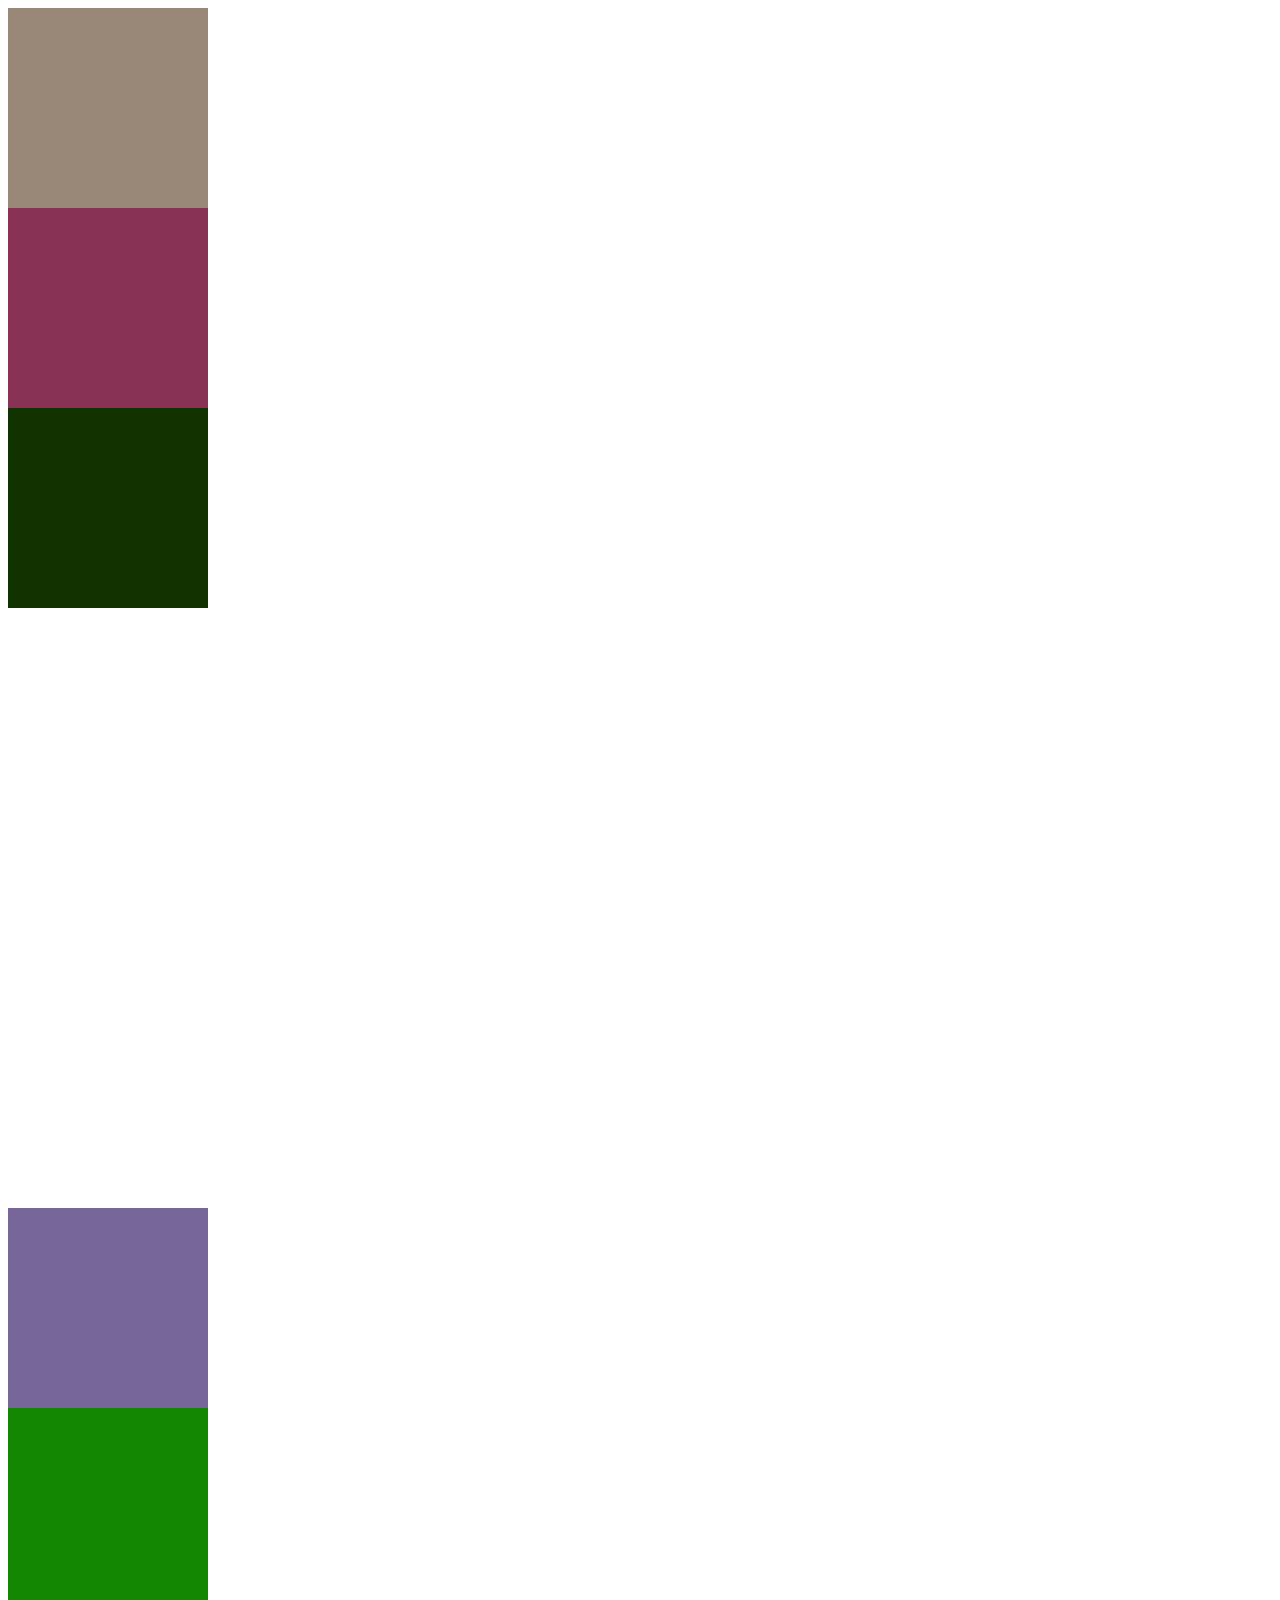
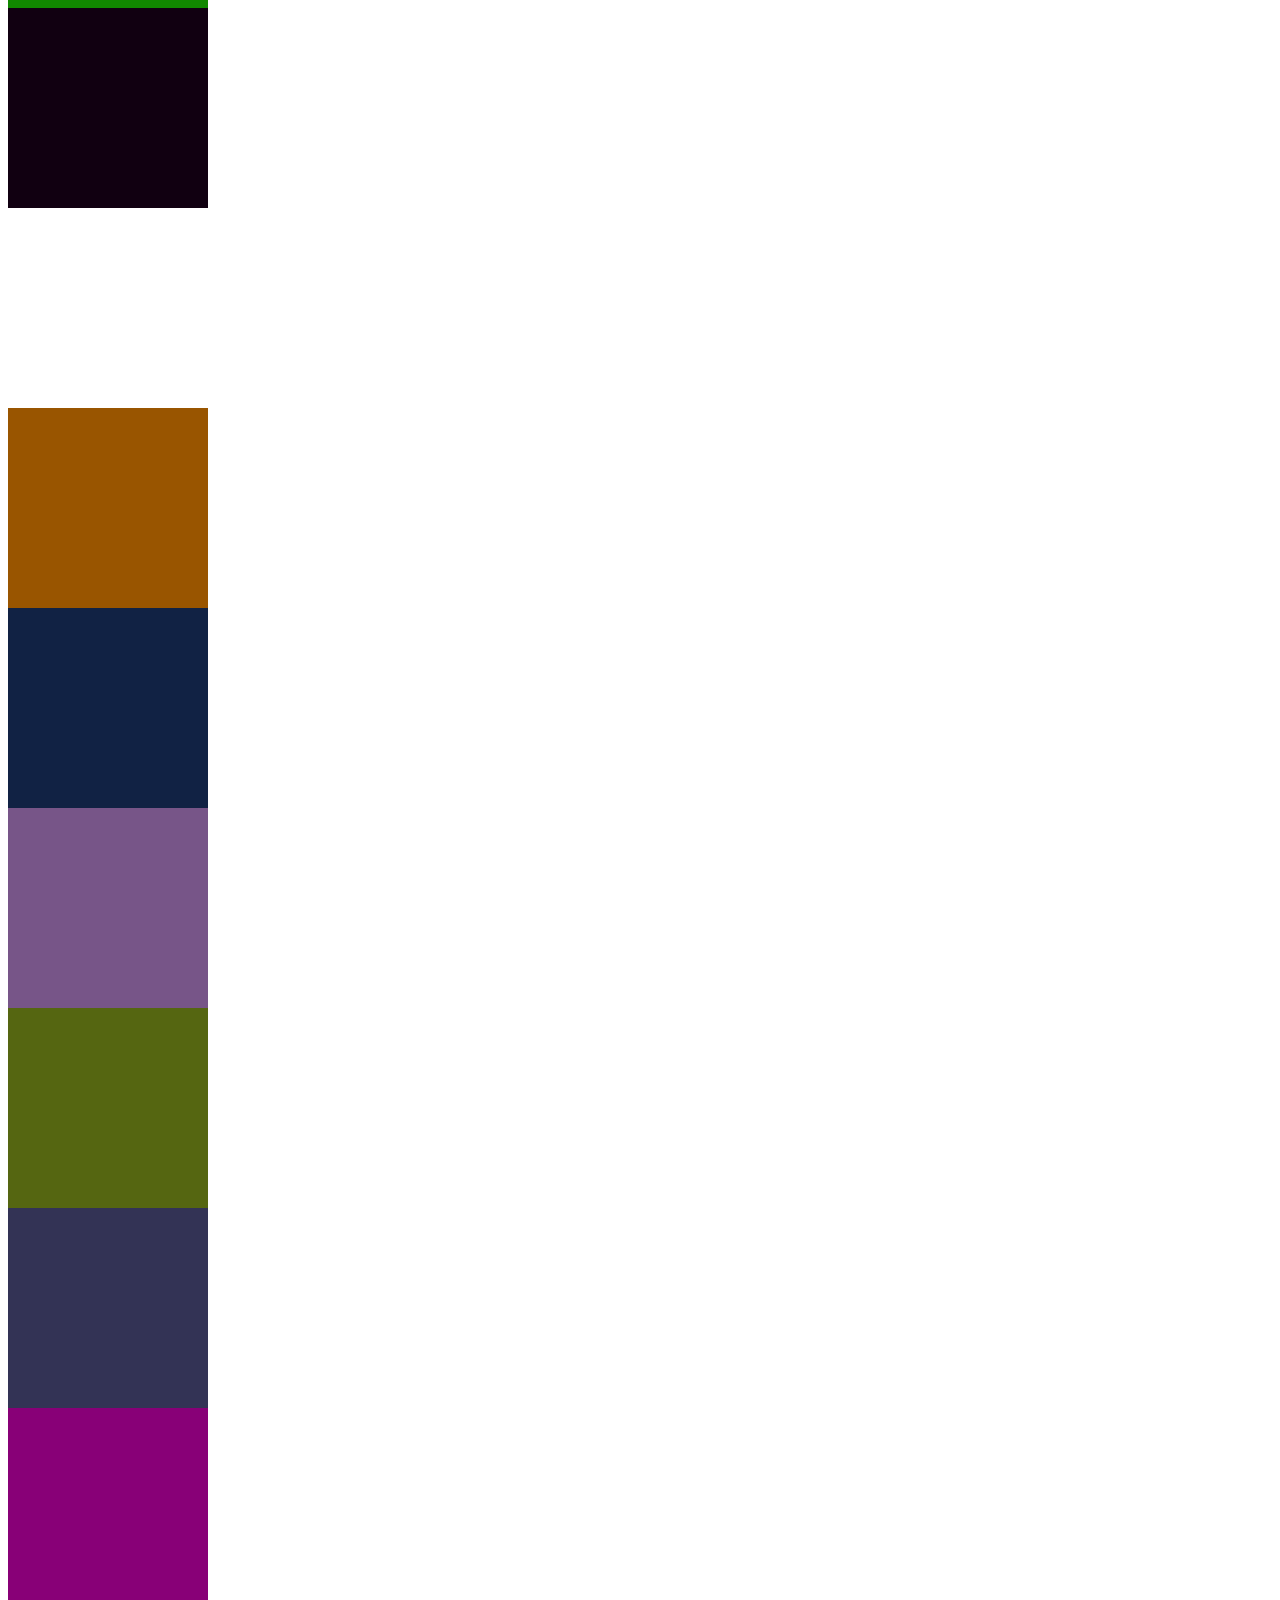
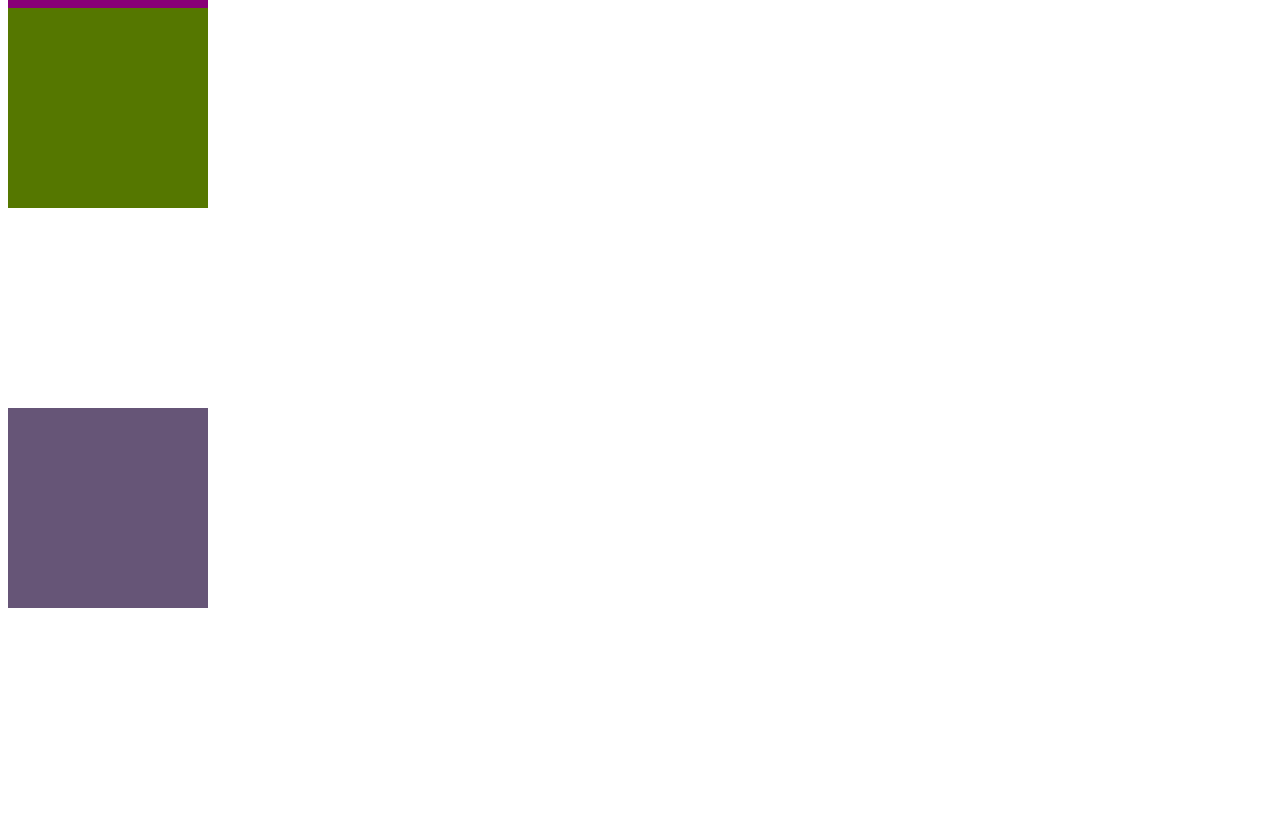
==== benja.html @ a07597b1 "cuadrados en js" ====
<!DOCTYPE html>
<html lang="en">
<head>
    <meta charset="UTF-8">
    <meta name="viewport" content="width=device-width, initial-scale=1.0">
    <link rel="stylesheet" href="style.css">
    <title>prueba</title>
</head>
<body>
    <div class="contenedor">
    </div>
    <script src="main.js"></script>
</body>
</html>
---- style.css ----
.cuadrado {
    width: 200px;
    height: 200px;
    background-color: aqua;
}

.rectangulo{
    width: 100px;
    height: 500px;
    background-color: brown;
}
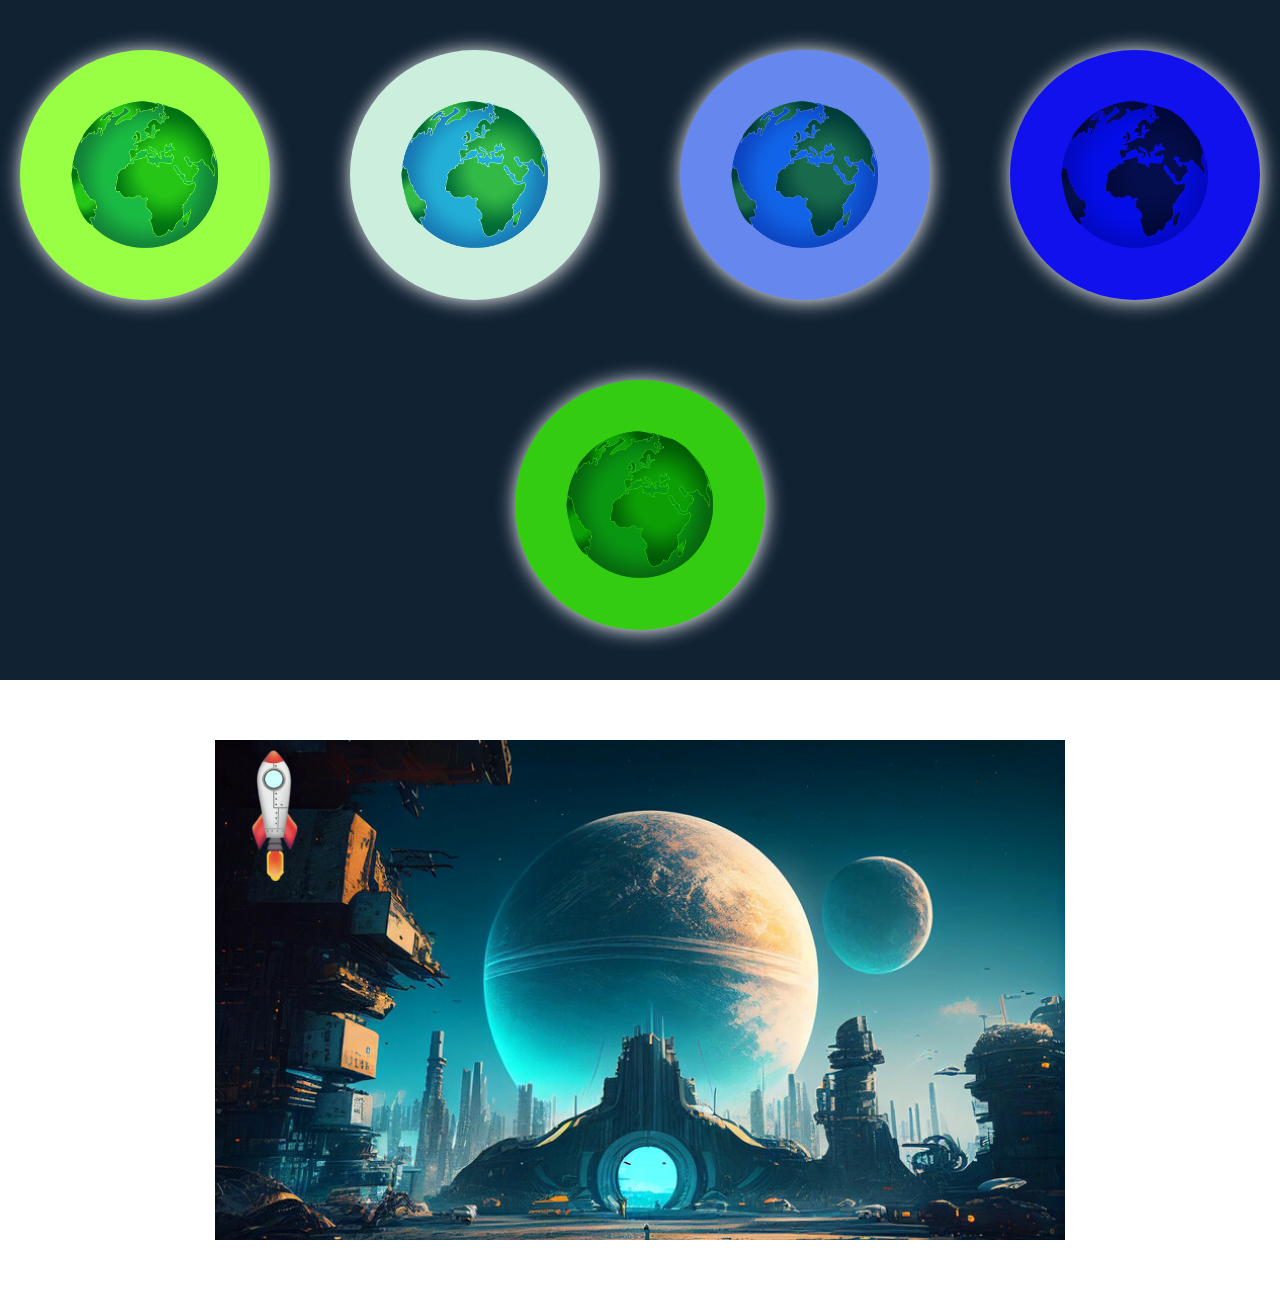
==== commit c05f1b67: "agregando animacion de nave espacial" ====
--- a/benja.html
+++ b/benja.html
@@ -7,7 +7,11 @@
     <title>prueba</title>
 </head>
 <body>
-    <div class="contenedor">
+    <div class="contenedor1"></div>
+    <div class="contenedor2">
+        <div class="nave">
+            <img class="nave" src="img/nave.png" alt="NAVE" srcset="">
+        </div>
     </div>
     <script src="main.js"></script>
 </body>
--- a/style.css
+++ b/style.css
@@ -1,11 +1,64 @@
-.cuadrado {
-    width: 200px;
-    height: 200px;
-    background-color: aqua;
+* {
+    padding: 0;
+    margin: 0;
+    box-sizing: border-box;
 }
-
-.rectangulo{
-    width: 100px;
+.contenedor1 {
+    display: flex;
+    flex-wrap: wrap;
+    justify-content: center;
+    gap: 80px;
+    background-color: #123;
+    padding: 50px 0;
+}
+.circulo {
+    border-radius: 100%;
+    max-width: 250px;
+    max-height: 250px;
+    padding: 50px;
+    box-shadow: 1px 1px 20px #fff;
+    cursor: pointer;
+    transition: transform .4s;
+}
+.circulo:hover {
+    transform: scale(110%);
+}
+.world-image {
+    width: 100%;
+    filter: brightness(1.1);
+    mix-blend-mode: multiply;
+}
+.contenedor2 {
+    margin: 60px auto;
+    background-image: url(img/fondo.png);
+    background-repeat: no-repeat;
+    background-size: cover;
     height: 500px;
-    background-color: brown;
+    width: 850px;
+    position: relative;
+    overflow: hidden;
+}
+.nave {
+    width: 120px;
+    position: absolute;
+    animation-name: nave-espacial;
+    animation-duration: 7s;
+    animation-iteration-count: infinite;
+}
+@keyframes nave-espacial {
+    0% {
+        transform: translateY(177px);
+    }
+    25% {
+        transform: translateY(-30px) translateX(50px) rotate(45deg);
+    }
+    50% {
+        transform: translateY(-300px) translateX(507px) rotate(90deg);
+    }
+    75% {
+        transform: translateY(0) translateX(300px) rotate(135deg);
+    }
+    100% {
+        transform: translateY(177px);
+    }
 }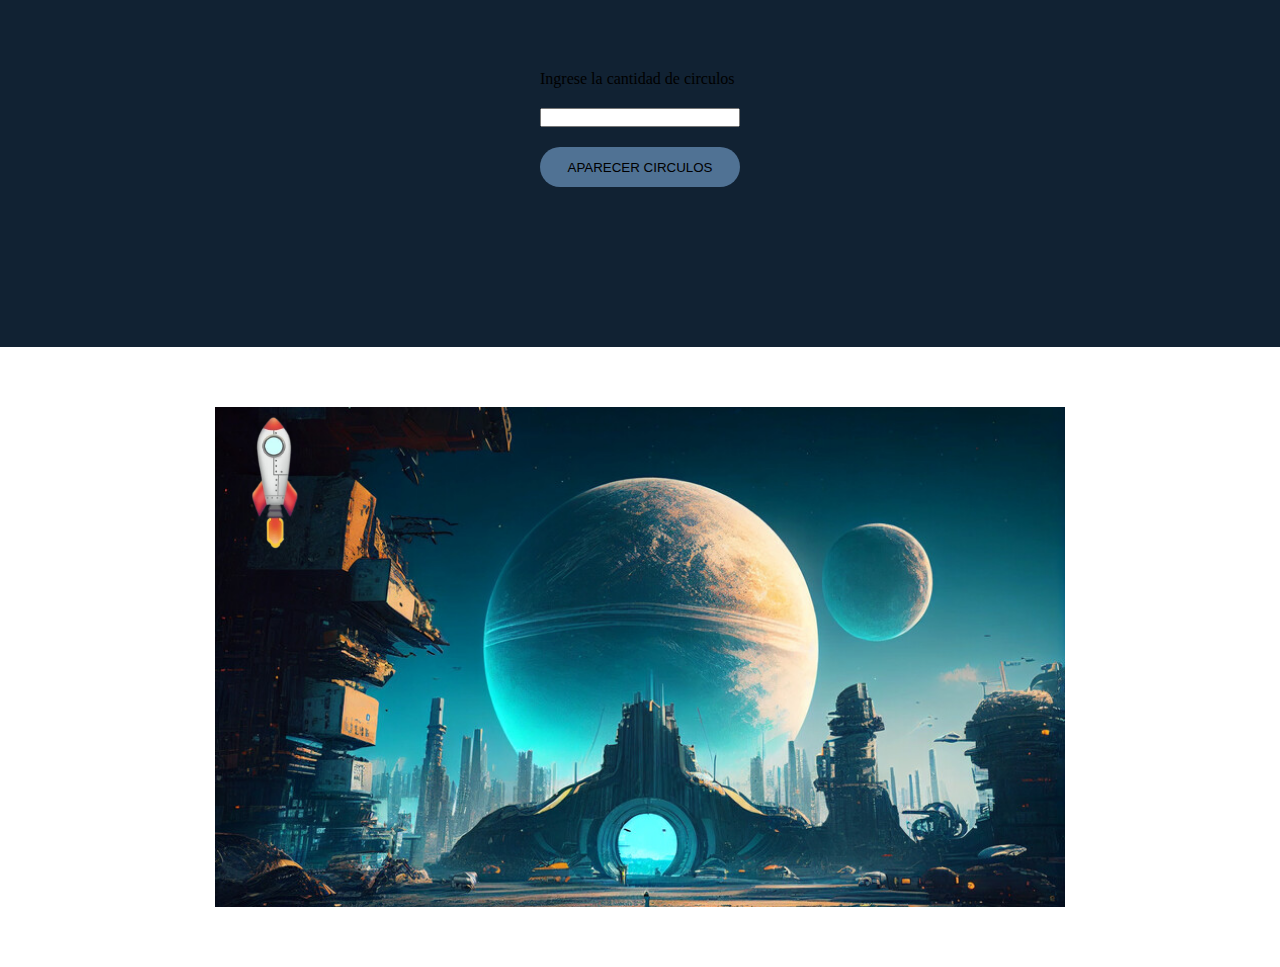
==== commit 86a4dd7d: "prueba1" ====
--- a/benja.html
+++ b/benja.html
@@ -7,7 +7,14 @@
     <title>prueba</title>
 </head>
 <body>
-    <div class="contenedor1"></div>
+    <div class="contenedor1">
+        <div class="form-circles">
+            <label for="input">Ingrese la cantidad de circulos</label>
+            <input type="number" id="input">
+            <button id="button">APARECER CIRCULOS</button>
+        </div>
+        <div class="contenedor-circle"></div>
+    </div>
     <div class="contenedor2">
         <div class="nave">
             <img class="nave" src="img/nave.png" alt="NAVE" srcset="">
--- a/style.css
+++ b/style.css
@@ -4,11 +4,31 @@
     box-sizing: border-box;
 }
 .contenedor1 {
+    background-color: #123;
+    display: flex;
+    flex-direction: column;
+    gap: 60px;
+    align-items: center;
+    padding-top: 70px;
+}
+.form-circles {
+    display: flex;
+    flex-direction: column;
+    gap: 20px;
+}
+#button {
+    width: 200px;
+    height: 40px;
+    border-radius: 30px;
+    border: none;
+    background-color: rgb(80, 114, 148);
+    cursor: pointer;
+}
+.contenedor-circle {
     display: flex;
     flex-wrap: wrap;
     justify-content: center;
     gap: 80px;
-    background-color: #123;
     padding: 50px 0;
 }
 .circulo {
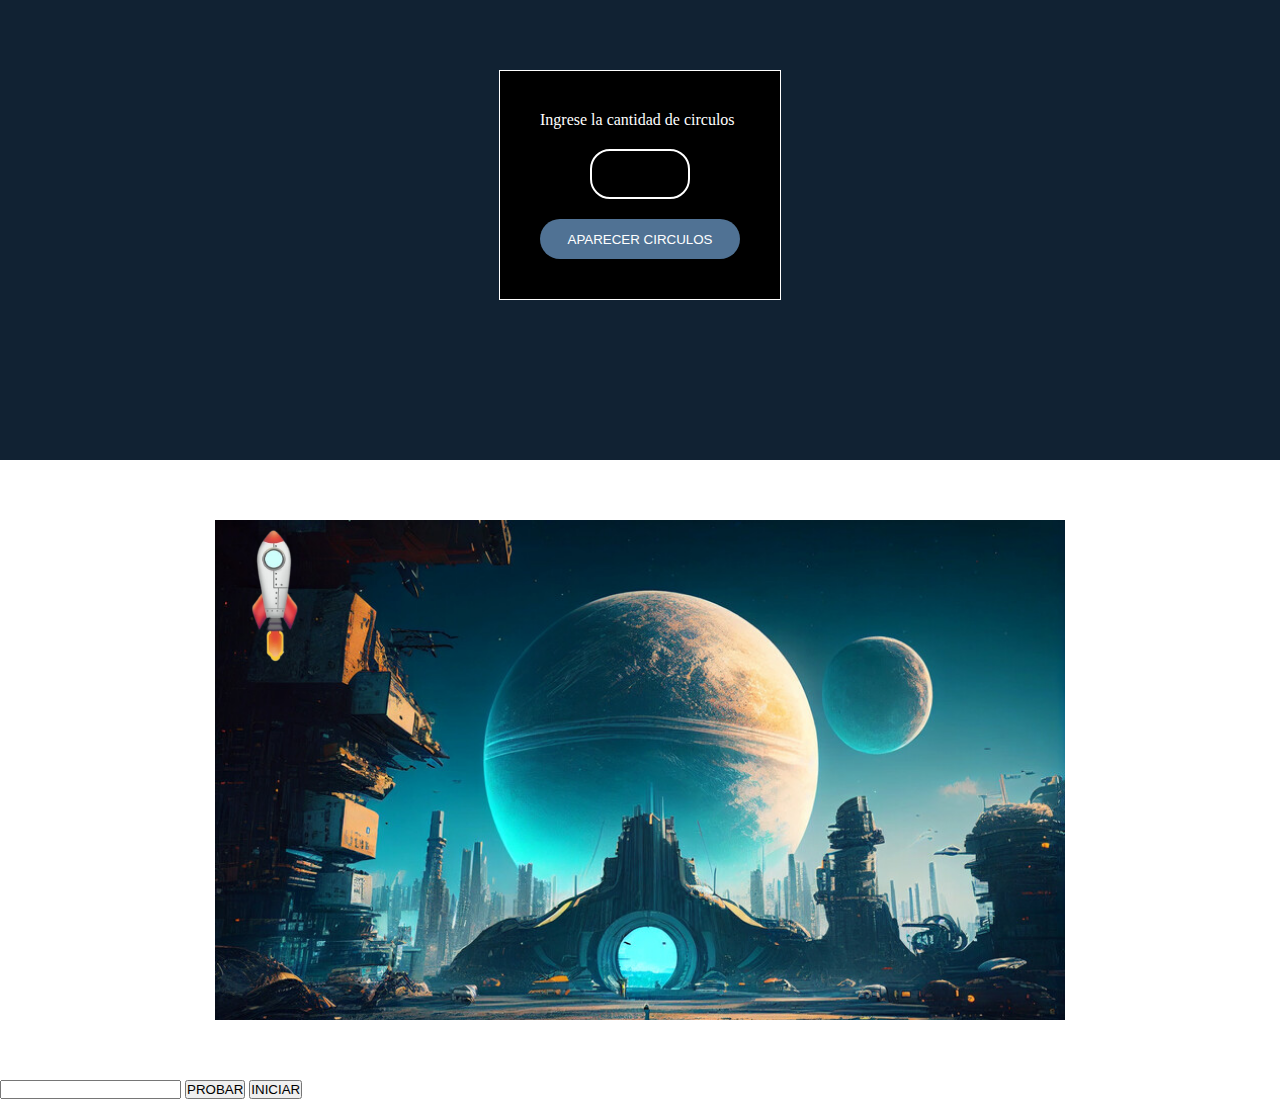
==== commit 7caf642a: "creando juego ahorcados" ====
--- a/benja.html
+++ b/benja.html
@@ -17,7 +17,19 @@
     </div>
     <div class="contenedor2">
         <div class="nave">
-            <img class="nave" src="img/nave.png" alt="NAVE" srcset="">
+            <img class="nave-img" src="img/nave.png" alt="NAVE" srcset="">
+        </div>
+    </div>
+    <div class="contenedor3">
+        <div class="left">
+            <div class="intentos"></div>
+            <input type="text" id="select" maxlength="1">
+            <button id="boton-ahorcados">PROBAR</button>
+            <button id="iniciar">INICIAR</button>
+        </div>
+        <div class="right">
+            <img src="" alt="" class="img-ahorcados">
+            <div id="contenido-ahorcados"></div>
         </div>
     </div>
     <script src="main.js"></script>
--- a/style.css
+++ b/style.css
@@ -12,9 +12,24 @@
     padding-top: 70px;
 }
 .form-circles {
+    border: 1px solid #fff;
+    background-color: black;
+    padding: 40px;
     display: flex;
     flex-direction: column;
     gap: 20px;
+    color: #fff;
+}
+#input {
+    margin: auto;
+    background-color: transparent;
+    color: #fff;
+    width: 100px;
+    height: 50px;
+    font-size: 25px;
+    border: 2px solid #fff;
+    border-radius: 20px;
+    text-align: center;
 }
 #button {
     width: 200px;
@@ -23,6 +38,12 @@
     border: none;
     background-color: rgb(80, 114, 148);
     cursor: pointer;
+    color: #fff;
+    transition: background .3s ,color .3s;
+}
+#button:hover {
+    background-color: rgb(71, 146, 221);
+    color: black;
 }
 .contenedor-circle {
     display: flex;
@@ -45,8 +66,7 @@
 }
 .world-image {
     width: 100%;
-    filter: brightness(1.1);
-    mix-blend-mode: multiply;
+
 }
 .contenedor2 {
     margin: 60px auto;
@@ -64,21 +84,25 @@
     animation-name: nave-espacial;
     animation-duration: 7s;
     animation-iteration-count: infinite;
+    transition: width .3s;
+}
+.nave-img {
+    width: 100%;
 }
 @keyframes nave-espacial {
     0% {
-        transform: translateY(177px);
+        transform: translateY(300px);
     }
     25% {
-        transform: translateY(-30px) translateX(50px) rotate(45deg);
+        transform: translateY(-30px) translateX(50px) rotate(90deg);
     }
     50% {
-        transform: translateY(-300px) translateX(507px) rotate(90deg);
+        transform: translateY(30px) translateX(707px) rotate(180deg);
     }
     75% {
-        transform: translateY(0) translateX(300px) rotate(135deg);
+        transform: translateY(280px) translateX(690px) rotate(270deg);
     }
     100% {
-        transform: translateY(177px);
+        transform: translateY(300px) rotate(360deg);
     }
 }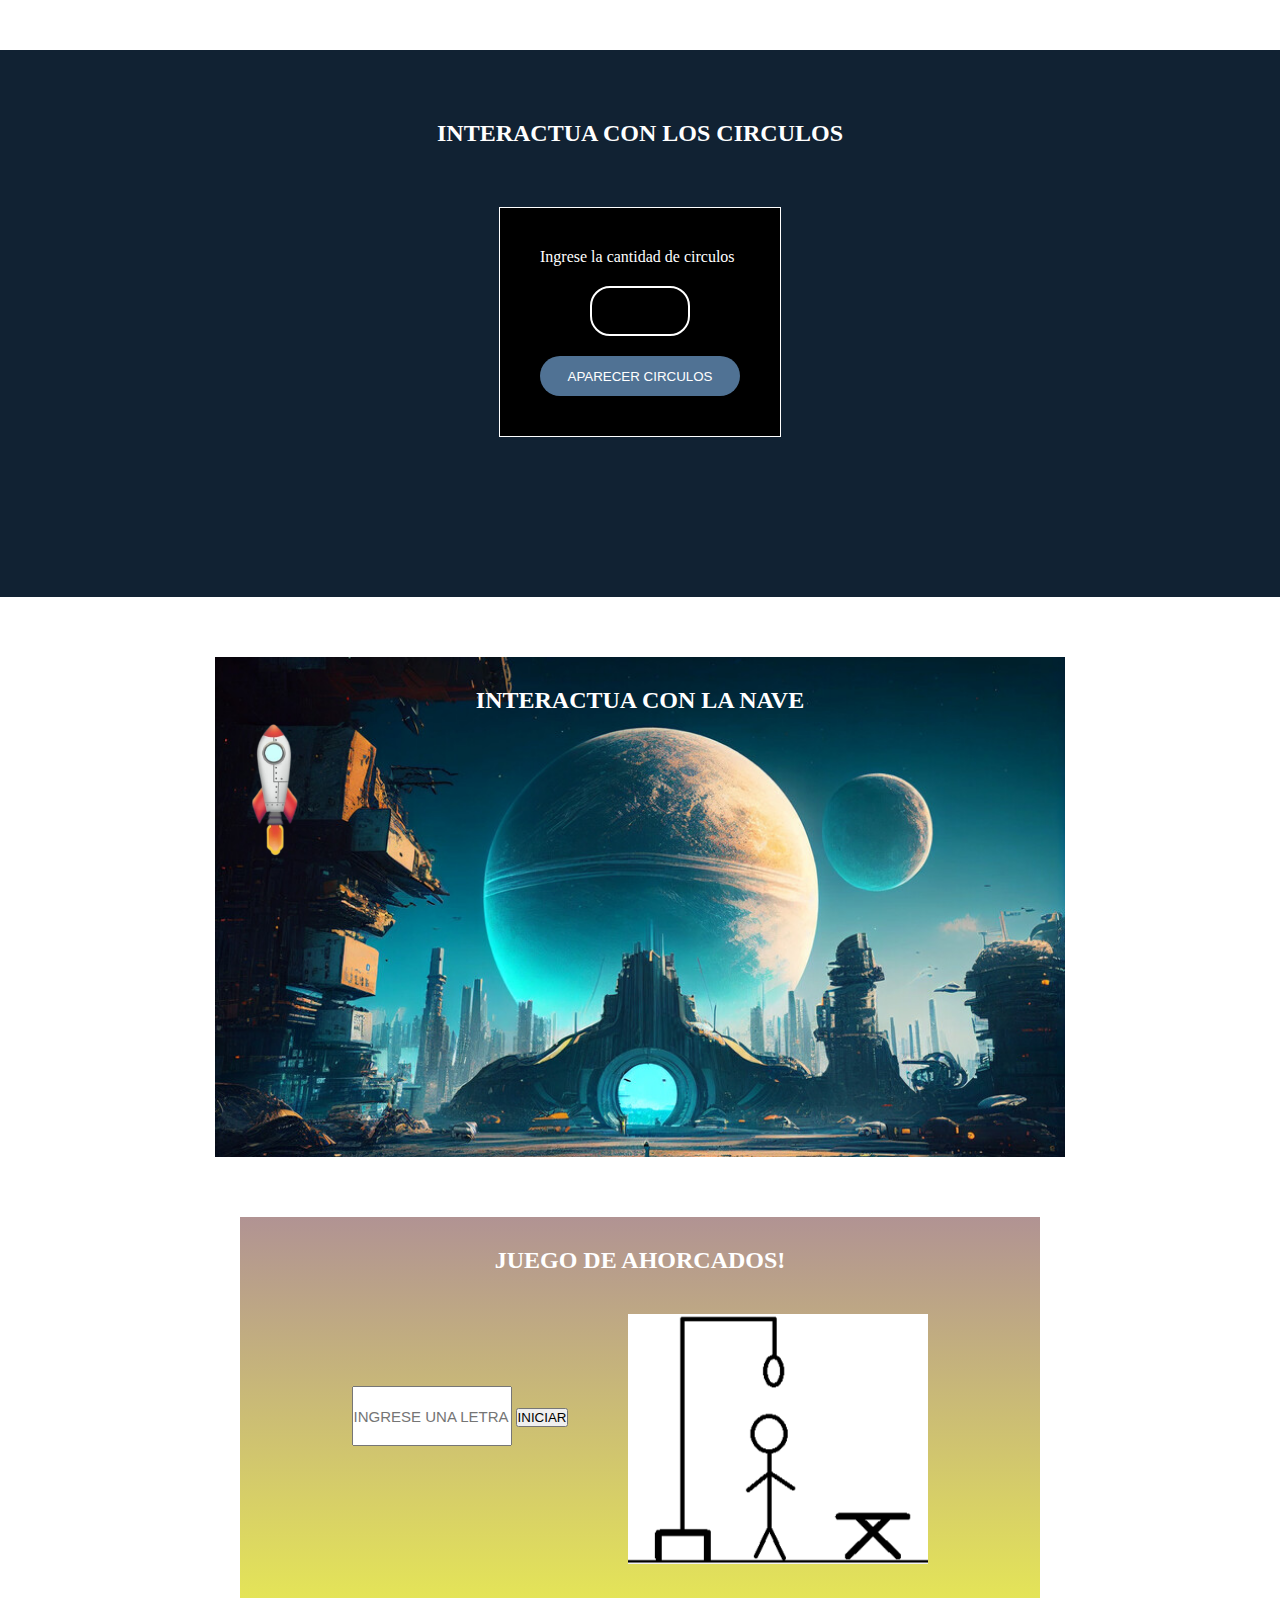
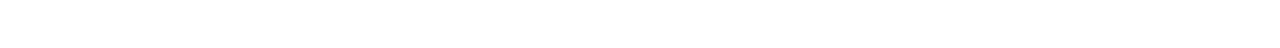
==== commit 696faa40: "aplicando estilos-1" ====
--- a/benja.html
+++ b/benja.html
@@ -7,7 +7,8 @@
     <title>prueba</title>
 </head>
 <body>
-    <div class="contenedor1">
+    <div class="contenedor contenedor1">
+        <h2>INTERACTUA CON LOS CIRCULOS</h2>
         <div class="form-circles">
             <label for="input">Ingrese la cantidad de circulos</label>
             <input type="number" id="input">
@@ -15,21 +16,27 @@
         </div>
         <div class="contenedor-circle"></div>
     </div>
-    <div class="contenedor2">
+    <div class="contenedor contenedor2">
+        <h2>INTERACTUA CON LA NAVE</h2>
         <div class="nave">
             <img class="nave-img" src="img/nave.png" alt="NAVE" srcset="">
         </div>
     </div>
-    <div class="contenedor3">
-        <div class="left">
-            <div class="intentos"></div>
-            <input type="text" id="select" maxlength="1">
-            <button id="boton-ahorcados">PROBAR</button>
-            <button id="iniciar">INICIAR</button>
+    <div class="contenedor contenedor3">
+        <div class="c3-head">
+            <h2>JUEGO DE AHORCADOS!</h2>
         </div>
-        <div class="right">
-            <img src="" alt="" class="img-ahorcados">
-            <div id="contenido-ahorcados"></div>
+        <div class="c3-body">
+            <div class="left">
+                <div class="intentos"></div>
+                <input type="text" id="select" maxlength="1" placeholder="INGRESE UNA LETRA">
+                <button id="boton-ahorcados" class="btn-desaparecer">PROBAR</button>
+                <button id="iniciar">INICIAR</button>
+                <div id="contenido-ahorcados"></div>
+            </div>
+            <div class="right">
+                <img src="img/ahorcados-1.png" alt="" class="img-ahorcados">
+            </div>
         </div>
     </div>
     <script src="main.js"></script>
--- a/style.css
+++ b/style.css
@@ -2,6 +2,13 @@
     padding: 0;
     margin: 0;
     box-sizing: border-box;
+}
+.contenedor {
+    margin: 50px auto;
+}
+h2 {
+    color: #fff;
+    text-align: center;
 }
 .contenedor1 {
     background-color: #123;
@@ -68,7 +75,11 @@
     width: 100%;
 
 }
+
+
+
 .contenedor2 {
+    padding: 30px 0;
     margin: 60px auto;
     background-image: url(img/fondo.png);
     background-repeat: no-repeat;
@@ -105,4 +116,46 @@
     100% {
         transform: translateY(300px) rotate(360deg);
     }
+}
+
+
+
+
+
+
+.contenedor3 {
+    padding: 30px;
+    display: flex;
+    flex-direction: column;
+    gap: 40px;
+    max-width: 800px;
+    min-height: 300px;
+    background: linear-gradient(rgb(177, 147, 147), rgb(228, 228, 88));
+}
+.c3-body {
+    display: flex;
+    flex-wrap: wrap;
+    justify-content: center;
+    align-items: center;
+    gap: 60px;
+}
+.left {
+    text-align: center;
+}
+#select {
+    width: 160px;
+    height: 60px;
+    font-size: 15px;
+}
+#contenido-ahorcados {
+    margin-top: 50px;
+    letter-spacing: 8px;
+    font-size: 30px;
+}
+.btn-desaparecer {
+    display: none;
+}
+.img-ahorcados {
+    width: 300px;
+    height: 250px;
 }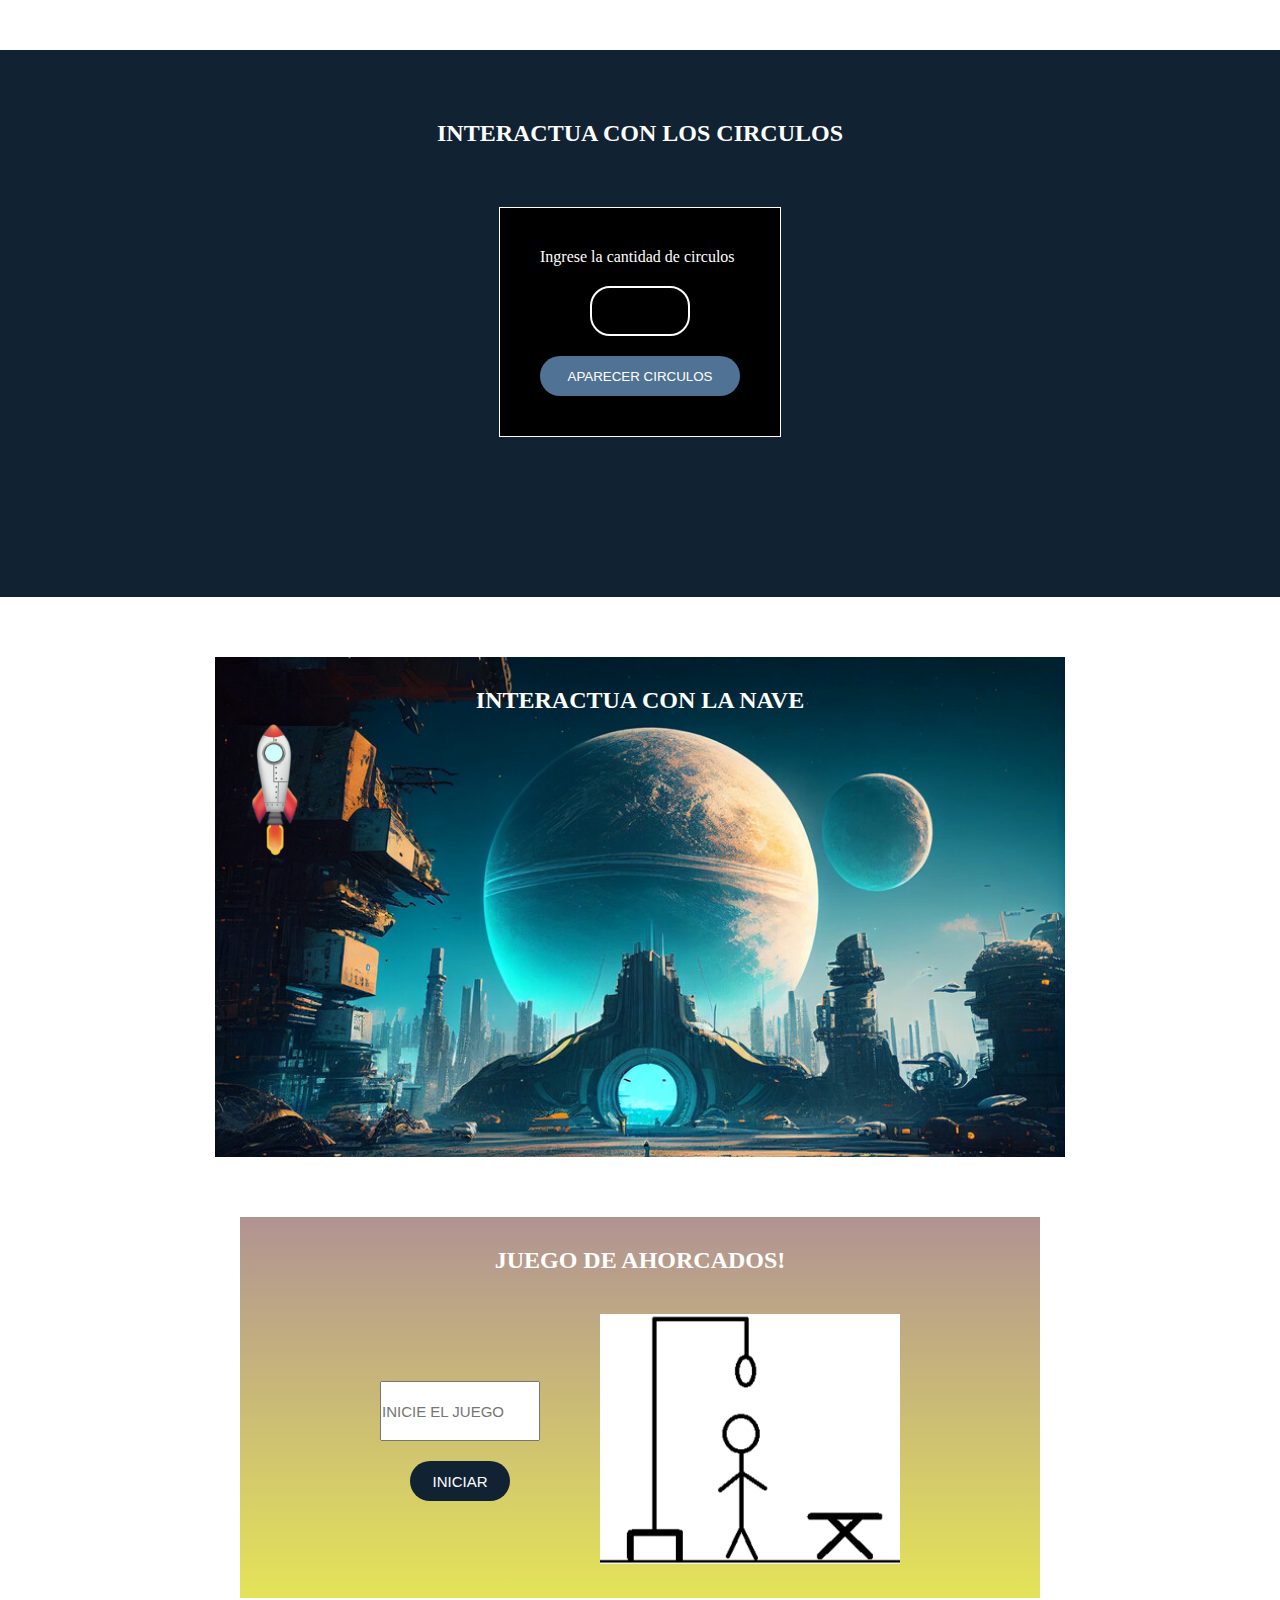
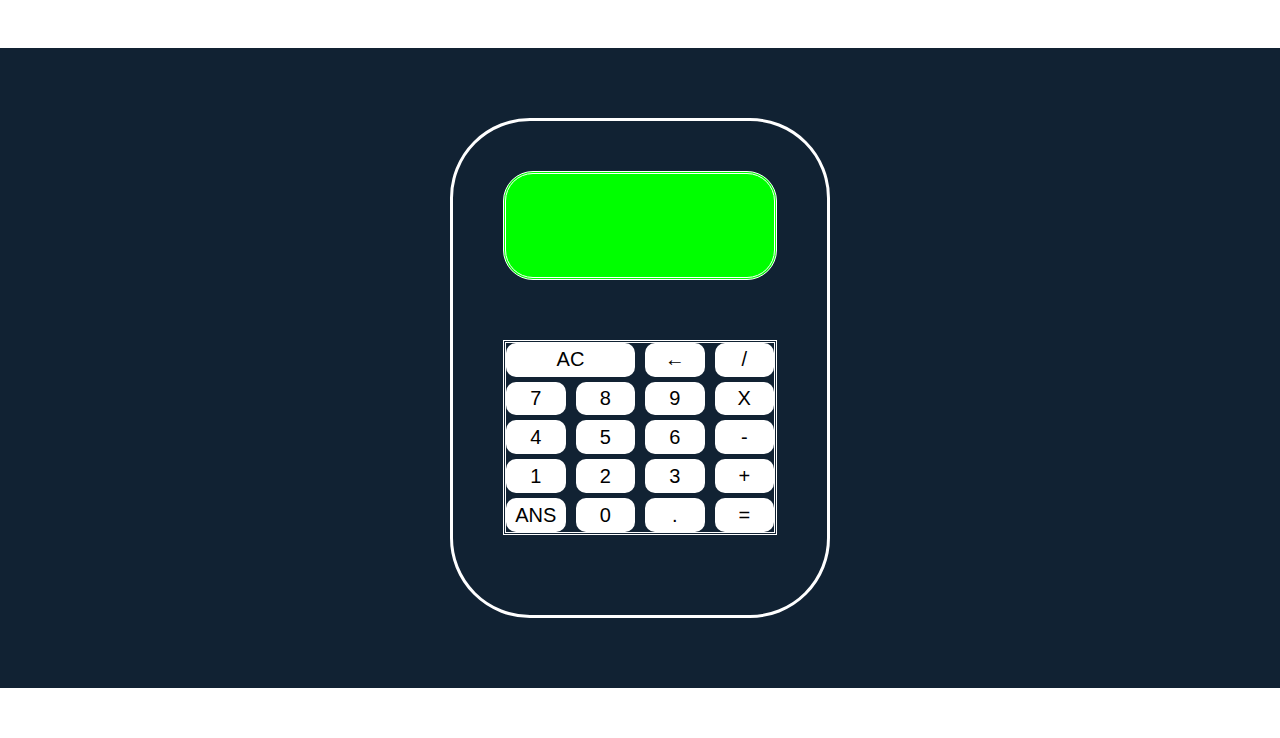
==== commit 3e93827c: "1er prototipo calculadora" ====
--- a/benja.html
+++ b/benja.html
@@ -29,9 +29,9 @@
         <div class="c3-body">
             <div class="left">
                 <div class="intentos"></div>
-                <input type="text" id="select" maxlength="1" placeholder="INGRESE UNA LETRA">
-                <button id="boton-ahorcados" class="btn-desaparecer">PROBAR</button>
-                <button id="iniciar">INICIAR</button>
+                <input type="text" id="select" maxlength="1" placeholder="INICIE EL JUEGO">
+                <button id="boton-ahorcados" class="btn-ahorcados btn-desaparecer">PROBAR</button>
+                <button id="iniciar" class="btn-ahorcados">INICIAR</button>
                 <div id="contenido-ahorcados"></div>
             </div>
             <div class="right">
@@ -39,6 +39,35 @@
             </div>
         </div>
     </div>
+    <div class="contenedor contenedor4">
+        <div class="calculator">
+            <div class="console">
+                <div class="console-top"></div>
+                <div class="console-bottom"></div>
+            </div>
+            <div class="buttons-calculator">
+                <button id="btn-delete-all">AC</button>
+                <button id="btn-delete">←</button>
+                <button class="function-calculator">/</button>
+                <button class="btn-number">7</button>
+                <button class="btn-number">8</button>
+                <button class="btn-number">9</button>
+                <button class="function-calculator">X</button>
+                <button class="btn-number">4</button>
+                <button class="btn-number">5</button>
+                <button class="btn-number">6</button>
+                <button class="function-calculator">-</button>
+                <button class="btn-number">1</button>
+                <button class="btn-number">2</button>
+                <button class="btn-number">3</button>
+                <button class="function-calculator">+</button>
+                <button id="ANS">ANS</button>
+                <button class="btn-number">0</button>
+                <button id="decimal">.</button>
+                <button id="equal">=</button>
+            </div>
+        </div>
+    </div>
     <script src="main.js"></script>
 </body>
 </html>--- a/style.css
+++ b/style.css
@@ -73,7 +73,7 @@
 }
 .world-image {
     width: 100%;
-
+    filter: drop-shadow(1px 1px 10px #000);
 }
 
 
@@ -140,7 +140,11 @@
     gap: 60px;
 }
 .left {
-    text-align: center;
+    display: flex;
+    flex-direction: column;
+    align-items: center;
+    justify-content: space-evenly;
+    gap: 20px;
 }
 #select {
     width: 160px;
@@ -148,14 +152,78 @@
     font-size: 15px;
 }
 #contenido-ahorcados {
-    margin-top: 50px;
     letter-spacing: 8px;
     font-size: 30px;
 }
-.btn-desaparecer {
+.intentos {
+    font-size:20px;
+}
+.btn-ahorcados {
+    border: none;
+    background: #123;
+    color: #fff;
+    font-size: 15px;
+    width: 100px;
+    height: 40px;
+    border-radius: 20px;
+    cursor: pointer;
+}
+.btn-ahorcados.btn-desaparecer {
     display: none;
 }
 .img-ahorcados {
     width: 300px;
     height: 250px;
-}+}
+
+
+
+
+
+.contenedor4 {
+    background-color: #123;
+    padding: 70px 0;
+}
+.calculator {
+    display: flex;
+    flex-direction: column;
+    gap: 60px;
+    border: 3px solid #fff;
+    height: 500px;
+    border-radius: 80px;
+    max-width: 380px;
+    margin: auto;
+    padding: 50px 50px 80px;
+}
+.console {
+    background-color: #0f0;
+    border-radius: 30px;
+    height: 200px;
+    border: 3px double #fff;
+}
+.console div {
+    height: 40px;
+    font-size: 25px;
+    text-align: end;
+    margin-top: 10px;
+    margin-right: 15px;
+}
+.buttons-calculator {
+    height: 100%;
+    border: 3px double #fff;
+    display: grid;
+    grid-template-columns: repeat(4, 1fr);
+    grid-template-rows: repeat(5, 1fr);
+    grid-gap: 5px 10px
+}
+.buttons-calculator button {
+    background-color: #fff;
+    border: none;
+    font-size: 20px;
+    border-radius: 10px;
+    cursor: pointer;
+}
+#btn-delete-all {
+    grid-column-start: 1;
+    grid-column-end: 3;
+}
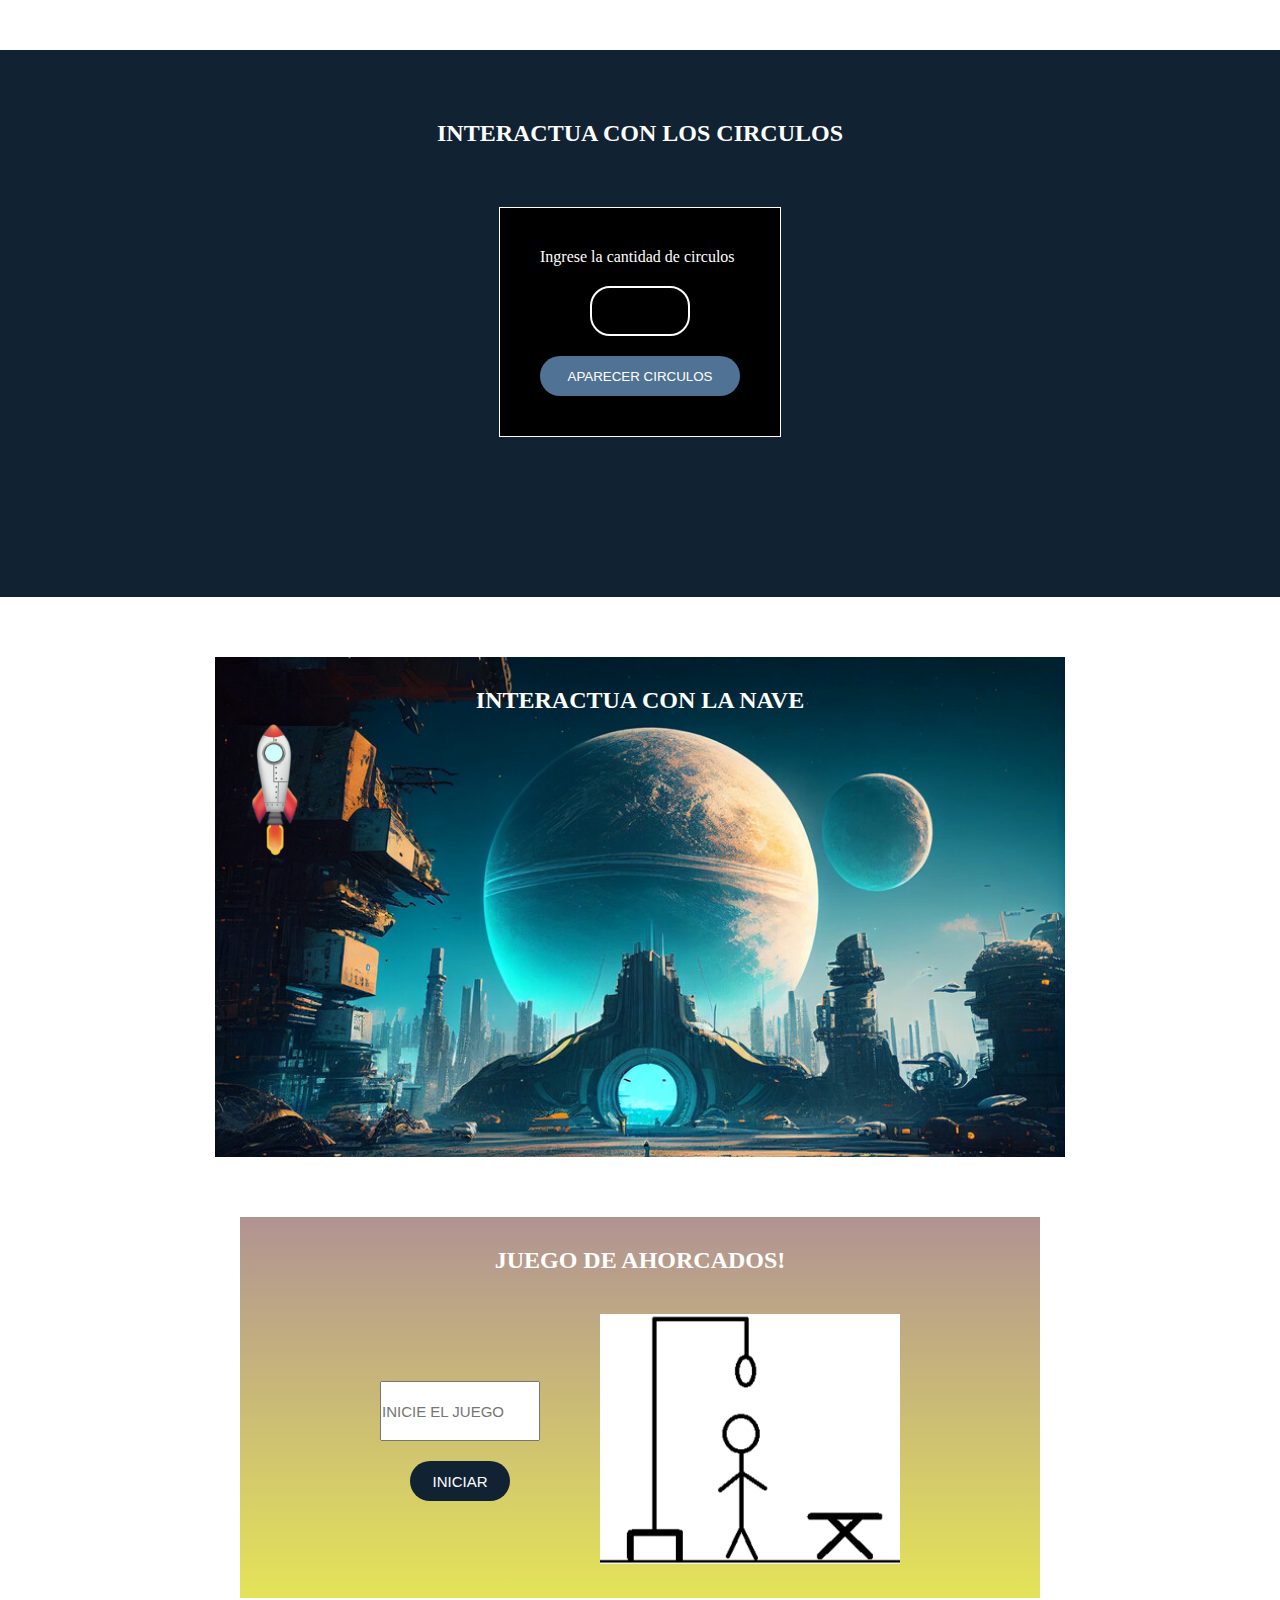
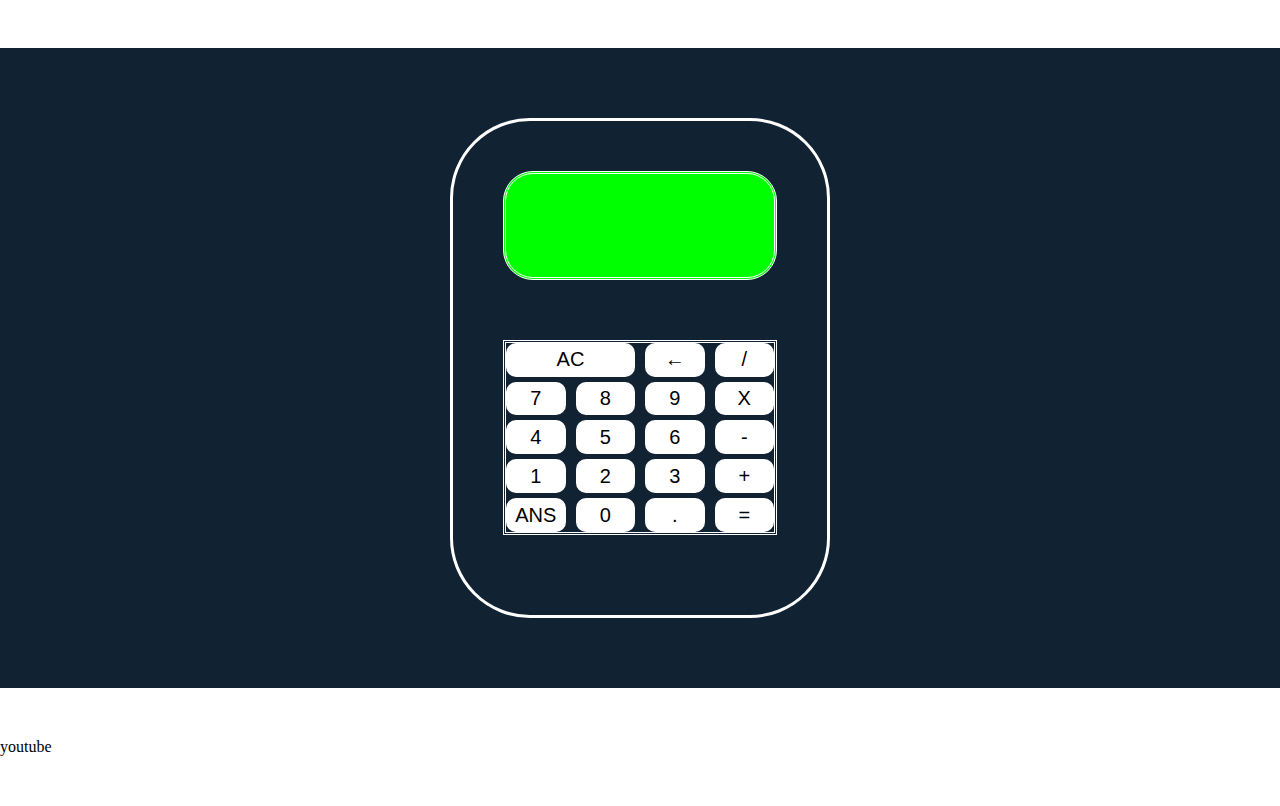
==== commit 8e9f5ad7: "calculadora con poo - diseño" ====
--- a/benja.html
+++ b/benja.html
@@ -68,6 +68,7 @@
             </div>
         </div>
     </div>
+    <div class="contenedor contenedor5">youtube</div>
     <script src="main.js"></script>
 </body>
 </html>